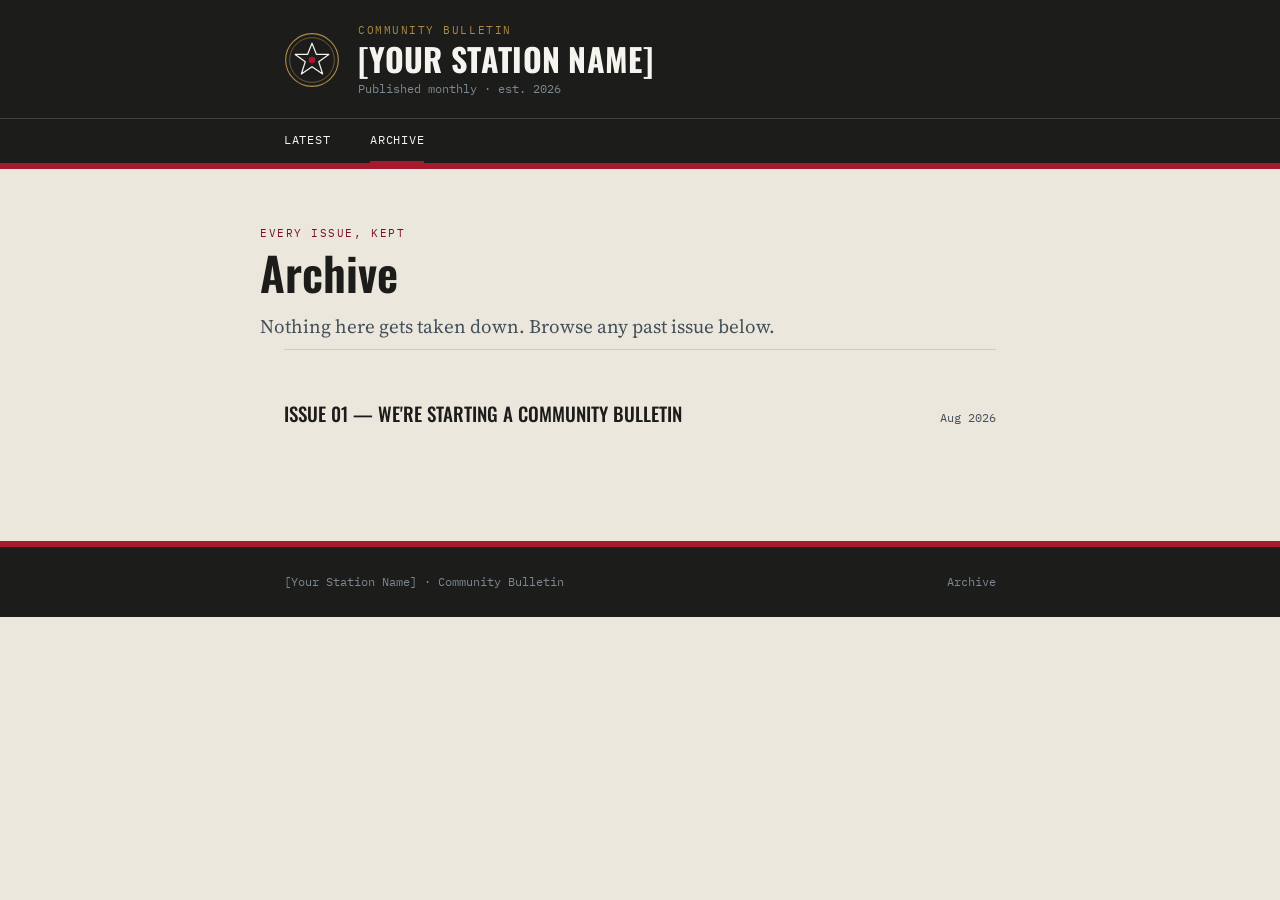
==== archive.html @ 65a0b1b8 "Add files via upload New Letter ProtoType for FireHouse" ====
<!DOCTYPE html>
<html lang="en">
<head>
<meta charset="UTF-8">
<meta name="viewport" content="width=device-width, initial-scale=1.0">
<title>Archive — Station Bulletin</title>
<meta name="description" content="Every past issue of the [Your Station Name] community bulletin.">
<link rel="stylesheet" href="assets/style.css">
</head>
<body>

<header class="masthead">
  <div class="masthead-inner">
    <svg class="badge" viewBox="0 0 100 100" role="img" aria-label="Station Bulletin badge">
      <circle cx="50" cy="50" r="47" fill="none" stroke="#AD8A46" stroke-width="2"/>
      <circle cx="50" cy="50" r="40" fill="none" stroke="#AD8A46" stroke-width="1"/>
      <path d="M50 20 L58 40 L80 40 L62 53 L69 75 L50 62 L31 75 L38 53 L20 40 L42 40 Z"
            fill="none" stroke="#F6F4EE" stroke-width="2.2" stroke-linejoin="round"/>
      <circle cx="50" cy="50" r="6" fill="#A6192E"/>
    </svg>
    <div class="masthead-text">
      <p class="eyebrow">Community Bulletin</p>
      <h1 class="wordmark">[Your Station Name]</h1>
      <p class="masthead-sub">Published monthly &middot; est. 2026</p>
    </div>
  </div>
  <nav class="masthead-nav">
    <div class="wrap">
      <a href="index.html">Latest</a>
      <a href="archive.html" aria-current="page">Archive</a>
    </div>
  </nav>
</header>

<main>
  <div class="wrap hero" style="padding-bottom: 8px; border-bottom: none;">
    <p class="eyebrow">Every issue, kept</p>
    <h1>Archive</h1>
    <p class="lede">Nothing here gets taken down. Browse any past issue below.</p>
  </div>

  <div class="wrap">
    <section class="section" style="border-top: 1px solid var(--line);">
      <a class="archive-item" href="issues/2026-08-launch.html">
        <span class="a-title">Issue 01 — We're starting a community bulletin</span>
        <span class="a-date">Aug 2026</span>
      </a>
      <!--
        NEW ISSUES: copy an <a class="archive-item"> row above for each
        new month, newest at the top. See README.md for the full workflow.
      -->
    </section>
  </div>
</main>

<footer>
  <div class="wrap">
    <span>[Your Station Name] &middot; Community Bulletin</span>
    <span>Archive</span>
  </div>
</footer>

</body>
</html>
---- assets/style.css ----
/* ============================================================
   STATION BULLETIN — design tokens
   Palette: engine red / charcoal ink / warm paper / brass / steel
   Type: Oswald (display, condensed/institutional) +
         Source Serif 4 (body, readable bulletin serif) +
         IBM Plex Mono (data/meta — dispatch-ticket numerals)
   ============================================================ */

@import url('https://fonts.googleapis.com/css2?family=Oswald:wght@400;500;600;700&family=Source+Serif+4:ital,opsz,wght@0,8..60,400;0,8..60,600;1,8..60,400&family=IBM+Plex+Mono:wght@400;500&display=swap');

:root {
  --engine-red: #A6192E;
  --engine-red-dark: #7D1122;
  --ink: #1C1C1A;
  --paper: #ECE7DC;
  --paper-light: #F6F4EE;
  --brass: #AD8A46;
  --steel: #445059;
  --steel-light: #7C8891;
  --line: rgba(28, 28, 26, 0.14);

  --display: 'Oswald', 'Arial Narrow', sans-serif;
  --body: 'Source Serif 4', Georgia, serif;
  --mono: 'IBM Plex Mono', 'Courier New', monospace;
}

* { box-sizing: border-box; }

html {
  scroll-behavior: smooth;
}

body {
  margin: 0;
  background: var(--paper);
  color: var(--ink);
  font-family: var(--body);
  font-size: 17px;
  line-height: 1.6;
  -webkit-font-smoothing: antialiased;
}

@media (prefers-reduced-motion: reduce) {
  html { scroll-behavior: auto; }
  * { animation-duration: 0.01ms !important; transition-duration: 0.01ms !important; }
}

a { color: var(--engine-red-dark); }
a:focus-visible, button:focus-visible {
  outline: 3px solid var(--brass);
  outline-offset: 2px;
}

.wrap {
  max-width: 760px;
  margin: 0 auto;
  padding: 0 24px;
}

/* ---------- Masthead ---------- */

.masthead {
  background: var(--ink);
  color: var(--paper-light);
  border-bottom: 6px solid var(--engine-red);
}

.masthead-inner {
  max-width: 760px;
  margin: 0 auto;
  padding: 22px 24px 20px;
  display: flex;
  align-items: center;
  gap: 18px;
}

.badge {
  flex: none;
  width: 56px;
  height: 56px;
}

.masthead-text {
  flex: 1;
  min-width: 0;
}

.eyebrow {
  font-family: var(--mono);
  font-size: 11px;
  letter-spacing: 0.14em;
  text-transform: uppercase;
  color: var(--brass);
  margin: 0 0 2px;
}

.wordmark {
  font-family: var(--display);
  font-weight: 700;
  font-size: clamp(24px, 5vw, 32px);
  letter-spacing: 0.01em;
  text-transform: uppercase;
  margin: 0;
  line-height: 1.05;
}

.masthead-sub {
  font-family: var(--mono);
  font-size: 12px;
  color: var(--steel-light);
  margin: 4px 0 0;
}

nav.masthead-nav {
  border-top: 1px solid rgba(246,244,238,0.16);
}

nav.masthead-nav .wrap {
  display: flex;
  gap: 20px;
  max-width: 760px;
}

nav.masthead-nav a {
  color: var(--paper-light);
  text-decoration: none;
  font-family: var(--mono);
  font-size: 12px;
  letter-spacing: 0.06em;
  text-transform: uppercase;
  padding: 11px 0;
  margin-right: 20px;
  border-bottom: 2px solid transparent;
}

nav.masthead-nav a:hover,
nav.masthead-nav a[aria-current="page"] {
  border-bottom-color: var(--engine-red);
}

/* ---------- Hero ---------- */

.hero {
  padding: 48px 0 36px;
  border-bottom: 1px solid var(--line);
}

.hero .eyebrow { color: var(--engine-red-dark); }

.hero h1 {
  font-family: var(--display);
  font-weight: 600;
  font-size: clamp(32px, 6vw, 46px);
  line-height: 1.06;
  margin: 6px 0 14px;
}

.hero .lede {
  font-size: 19px;
  color: var(--steel);
  max-width: 56ch;
  margin: 0;
}

.meta-strip {
  display: flex;
  flex-wrap: wrap;
  gap: 4px 22px;
  margin-top: 22px;
  font-family: var(--mono);
  font-size: 12px;
  color: var(--steel);
}

.meta-strip span {
  margin-right: 22px;
}

.meta-strip span b {
  color: var(--ink);
  font-weight: 500;
}

/* ---------- Content ---------- */

main { padding: 8px 0 64px; }

.section {
  padding: 30px 0;
  border-bottom: 1px solid var(--line);
}

.section:last-child { border-bottom: none; }

.section-label {
  font-family: var(--mono);
  font-size: 11px;
  letter-spacing: 0.14em;
  text-transform: uppercase;
  color: var(--engine-red-dark);
  display: flex;
  align-items: center;
  gap: 10px;
  margin: 0 0 12px;
}

.section-label::after {
  content: "";
  flex: 1;
  height: 1px;
  background: var(--line);
}

.section h2 {
  font-family: var(--display);
  font-weight: 600;
  font-size: 24px;
  text-transform: uppercase;
  letter-spacing: 0.01em;
  margin: 0 0 12px;
}

.section p { margin: 0 0 12px; color: var(--ink); }
.section p:last-child { margin-bottom: 0; }

ul.plain, .phase-list {
  margin: 0;
  padding: 0;
  list-style: none;
}

.phase-list li {
  position: relative;
  padding: 14px 0 14px 28px;
  border-top: 1px dashed var(--line);
}
.phase-list li:first-child { border-top: none; }

.phase-list .phase-tag {
  font-family: var(--mono);
  font-size: 11px;
  letter-spacing: 0.08em;
  text-transform: uppercase;
  color: var(--brass);
  display: block;
  margin-bottom: 4px;
}

.phase-list li::before {
  content: "";
  position: absolute;
  left: 0;
  top: 22px;
  width: 8px;
  height: 8px;
  background: var(--engine-red);
  border-radius: 50%;
}

ul.checklist {
  margin: 0;
  padding: 0;
  list-style: none;
}

ul.checklist li {
  padding: 7px 0 7px 26px;
  position: relative;
}

ul.checklist li::before {
  content: "▸";
  position: absolute;
  left: 0;
  color: var(--engine-red);
  font-size: 14px;
}

.grid-2 {
  display: flex;
  flex-wrap: wrap;
  gap: 20px;
}

.grid-2 > .card {
  flex: 1 1 260px;
}

.card {
  background: var(--paper-light);
  border: 1px solid var(--line);
  padding: 18px 20px;
}

.card h3 {
  font-family: var(--mono);
  font-size: 12px;
  letter-spacing: 0.08em;
  text-transform: uppercase;
  margin: 0 0 10px;
}

.card.pros h3 { color: var(--steel); }
.card.cons h3 { color: var(--engine-red-dark); }

.card ul { margin: 0; padding: 0; list-style: none; }
.card li {
  padding: 6px 0 6px 20px;
  position: relative;
  font-size: 15.5px;
}
.card.pros li::before { content: "+"; position: absolute; left: 0; color: var(--steel); font-family: var(--mono); }
.card.cons li::before { content: "–"; position: absolute; left: 0; color: var(--engine-red-dark); font-family: var(--mono); }

.callout {
  background: var(--ink);
  color: var(--paper-light);
  padding: 24px 26px;
}

.callout .section-label { color: var(--brass); }
.callout .section-label::after { background: rgba(246,244,238,0.18); }
.callout h2 { color: var(--paper-light); }
.callout p { color: var(--paper-light); opacity: 0.92; }
.callout ul.checklist li::before { color: var(--brass); }

/* ---------- Footer ---------- */

footer {
  background: var(--ink);
  color: var(--steel-light);
  padding: 26px 0;
  border-top: 6px solid var(--engine-red);
}

footer .wrap {
  display: flex;
  justify-content: space-between;
  align-items: center;
  flex-wrap: wrap;
  gap: 10px;
  font-family: var(--mono);
  font-size: 11.5px;
}

/* ---------- Archive list ---------- */

.archive-item {
  display: flex;
  justify-content: space-between;
  align-items: baseline;
  gap: 16px;
  padding: 18px 0;
  border-top: 1px solid var(--line);
  text-decoration: none;
  color: var(--ink);
}
.archive-item:first-of-type { border-top: none; }

.archive-item .a-title {
  font-family: var(--display);
  font-weight: 500;
  font-size: 19px;
  text-transform: uppercase;
}

.archive-item .a-date {
  font-family: var(--mono);
  font-size: 12px;
  color: var(--steel);
  flex: none;
}

.archive-item:hover .a-title { color: var(--engine-red-dark); }
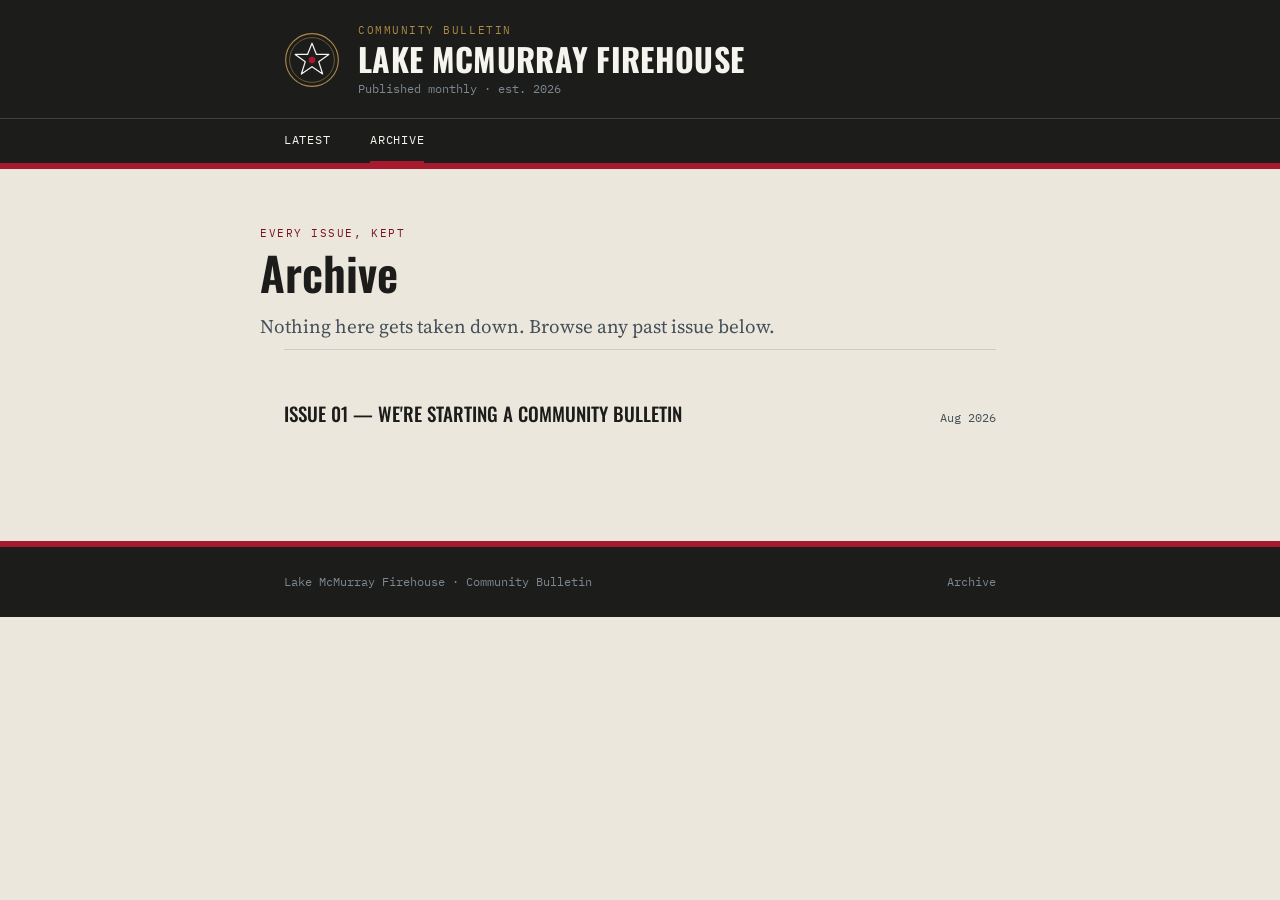
==== commit 65178787: "Update archive.html" ====
--- a/archive.html
+++ b/archive.html
@@ -4,7 +4,7 @@
 <meta charset="UTF-8">
 <meta name="viewport" content="width=device-width, initial-scale=1.0">
 <title>Archive — Station Bulletin</title>
-<meta name="description" content="Every past issue of the [Your Station Name] community bulletin.">
+<meta name="description" content="Every past issue of the Lake McMurray Firehouse community bulletin.">
 <link rel="stylesheet" href="assets/style.css">
 </head>
 <body>
@@ -20,7 +20,7 @@
     </svg>
     <div class="masthead-text">
       <p class="eyebrow">Community Bulletin</p>
-      <h1 class="wordmark">[Your Station Name]</h1>
+      <h1 class="wordmark">Lake McMurray Firehouse</h1>
       <p class="masthead-sub">Published monthly &middot; est. 2026</p>
     </div>
   </div>
@@ -55,7 +55,7 @@
 
 <footer>
   <div class="wrap">
-    <span>[Your Station Name] &middot; Community Bulletin</span>
+    <span>Lake McMurray Firehouse &middot; Community Bulletin</span>
     <span>Archive</span>
   </div>
 </footer>
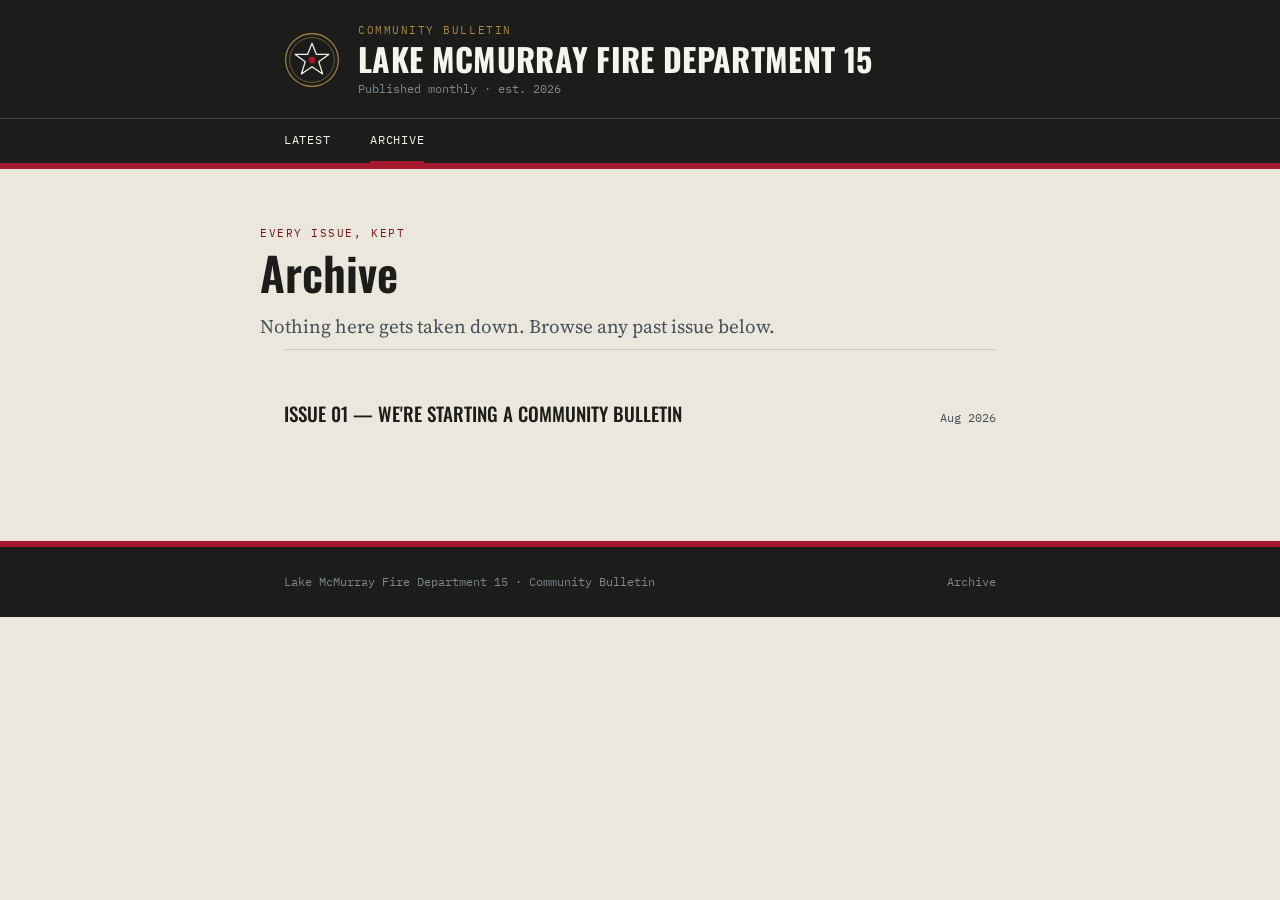
==== commit b5034848: "Update archive.html" ====
--- a/archive.html
+++ b/archive.html
@@ -4,7 +4,7 @@
 <meta charset="UTF-8">
 <meta name="viewport" content="width=device-width, initial-scale=1.0">
 <title>Archive — Station Bulletin</title>
-<meta name="description" content="Every past issue of the Lake McMurray Firehouse community bulletin.">
+<meta name="description" content="Every past issue of the Lake McMurray Fire Department 15 community bulletin.">
 <link rel="stylesheet" href="assets/style.css">
 </head>
 <body>
@@ -20,7 +20,7 @@
     </svg>
     <div class="masthead-text">
       <p class="eyebrow">Community Bulletin</p>
-      <h1 class="wordmark">Lake McMurray Firehouse</h1>
+      <h1 class="wordmark">Lake McMurray Fire Department 15</h1>
       <p class="masthead-sub">Published monthly &middot; est. 2026</p>
     </div>
   </div>
@@ -55,7 +55,7 @@
 
 <footer>
   <div class="wrap">
-    <span>Lake McMurray Firehouse &middot; Community Bulletin</span>
+    <span>Lake McMurray Fire Department 15 &middot; Community Bulletin</span>
     <span>Archive</span>
   </div>
 </footer>
